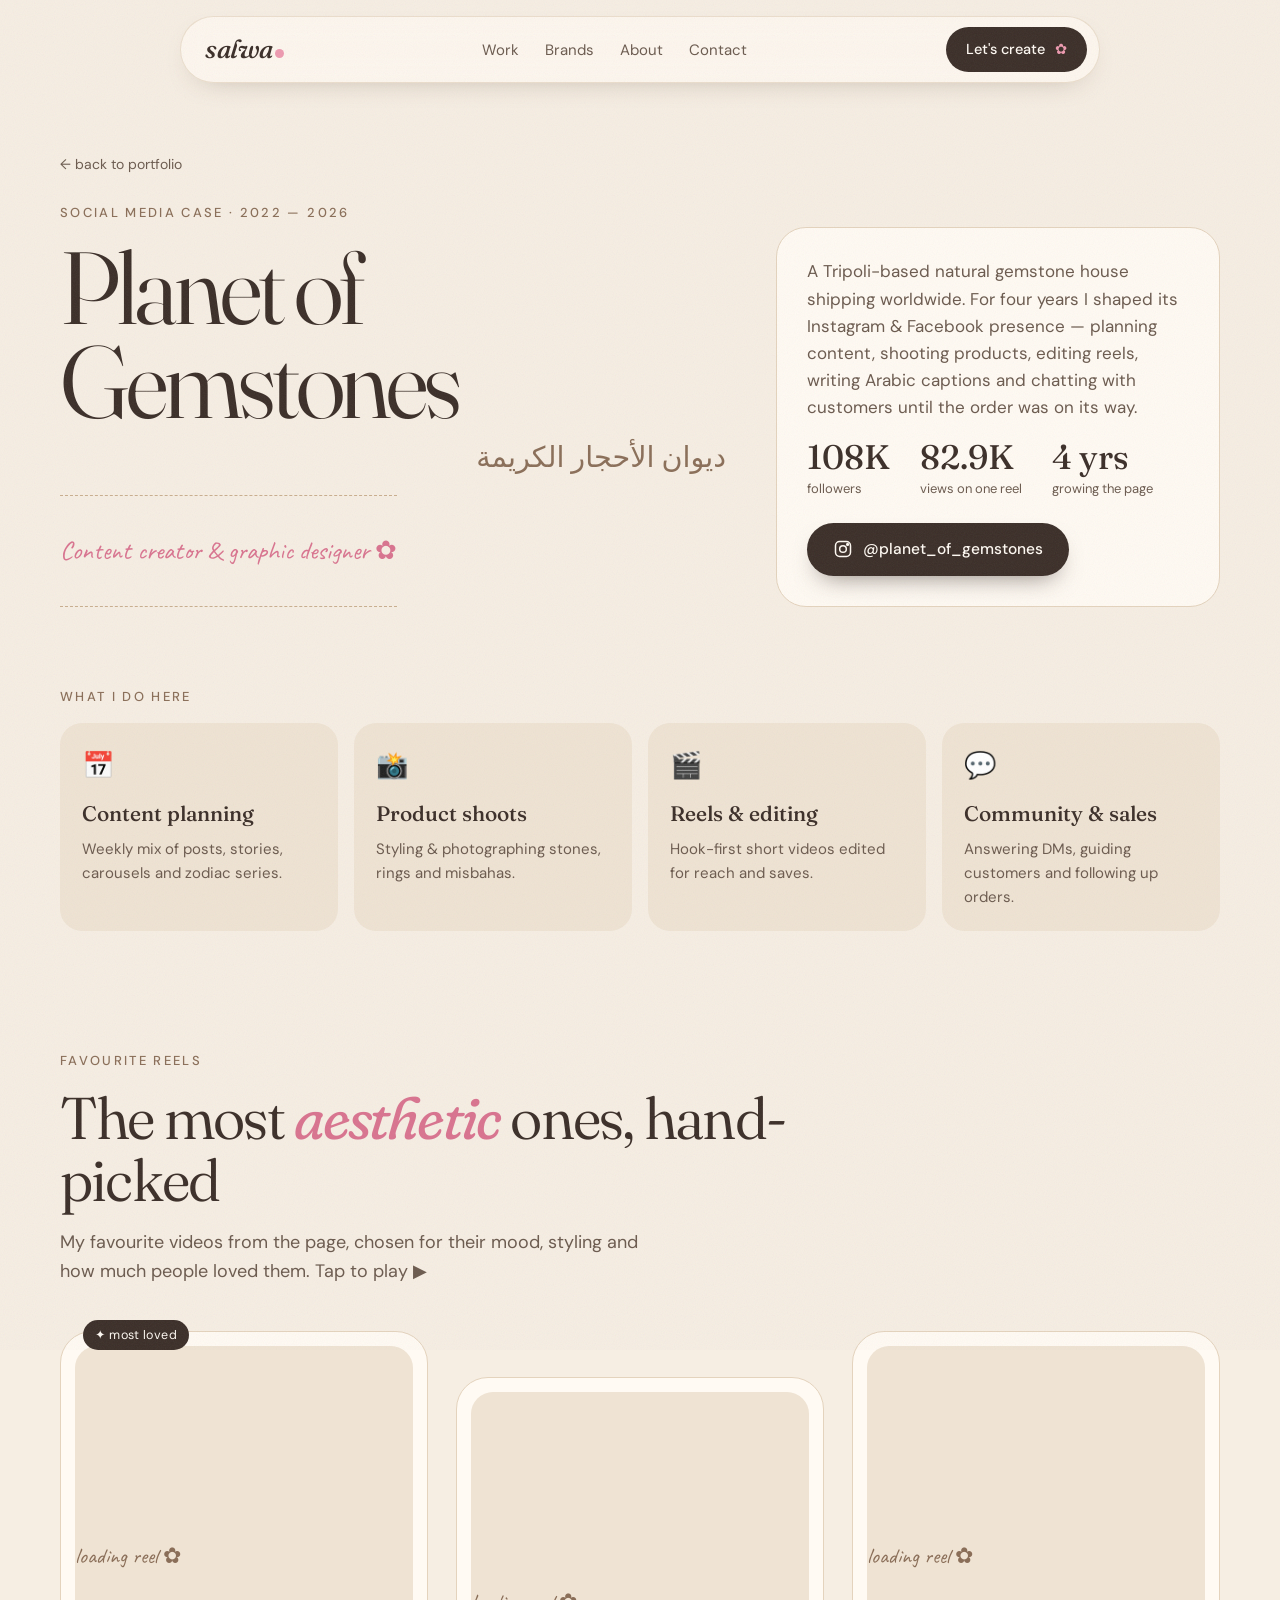
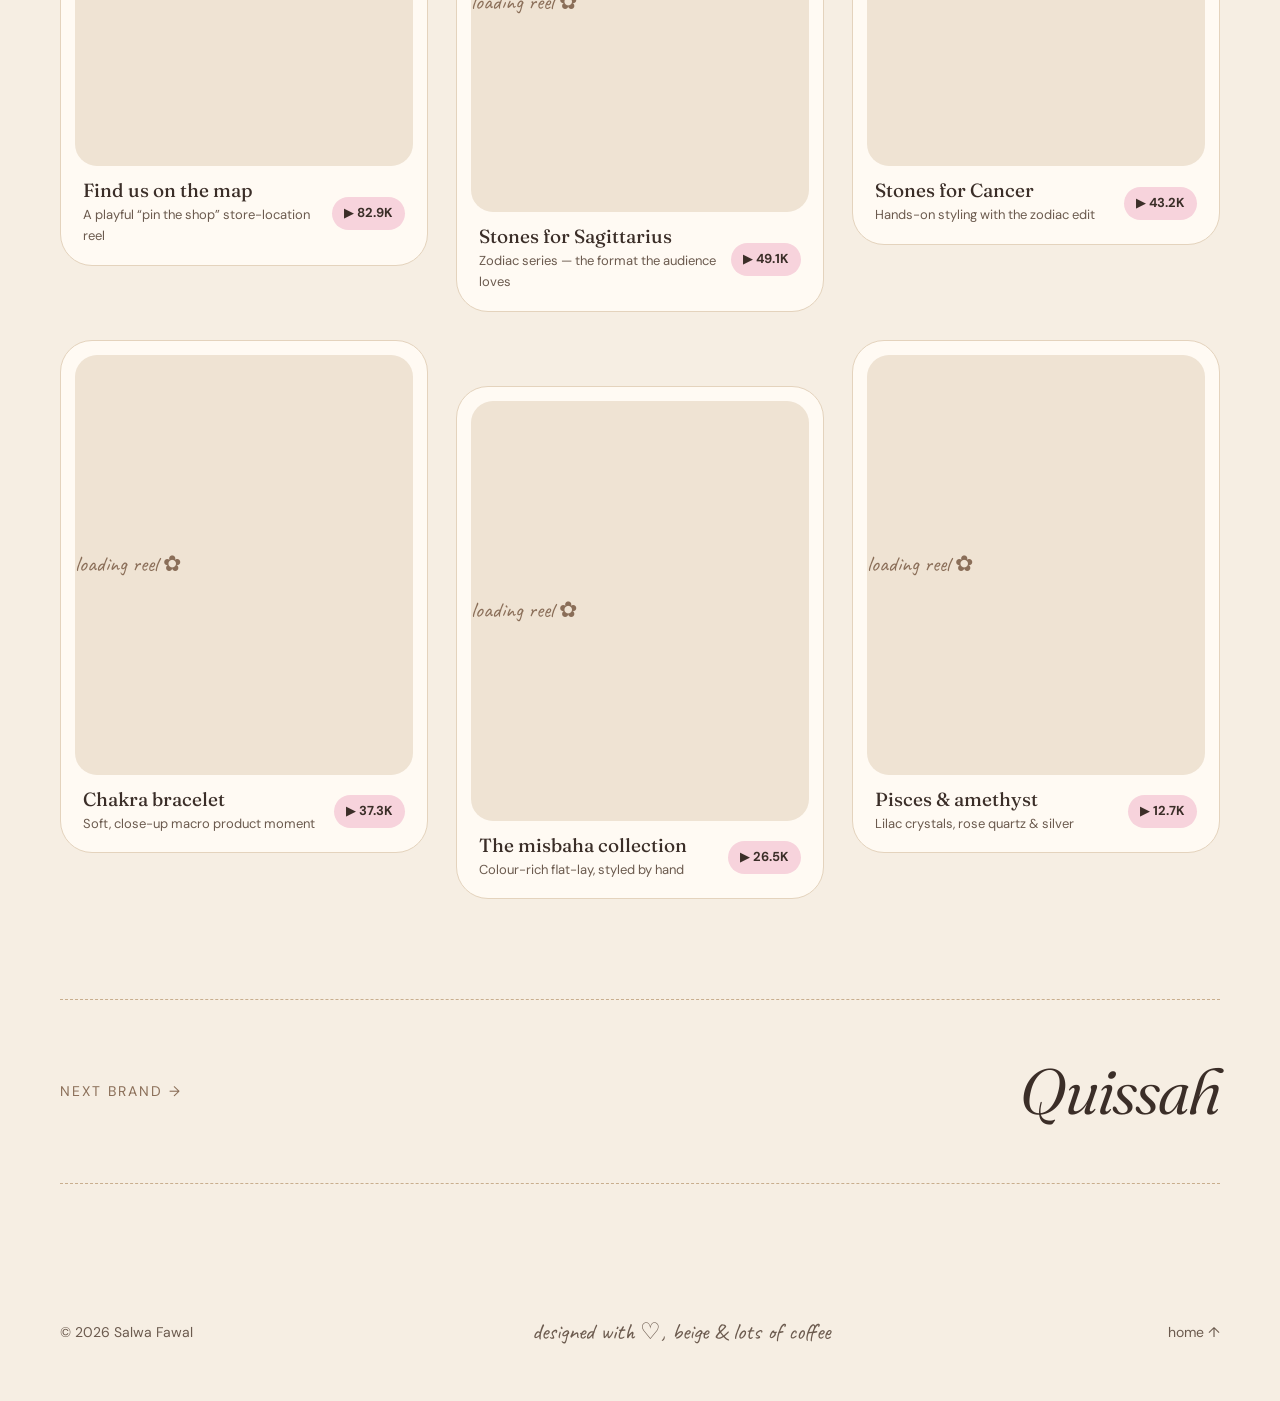
==== planet.html @ 86e808de "Add Planet of Gemstones & Quissah brand pages with favourite reels ✿ Co-Authored-By: Claude Opus 5.5" ====
<!DOCTYPE html>
<html lang="en">
<head>
  <meta charset="UTF-8" />
  <meta name="viewport" content="width=device-width, initial-scale=1" />
  <title>Planet of Gemstones — Salwa Fawal</title>
  <meta name="description" content="Planet of Gemstones: social media content, reels and product visuals by Salwa Fawal." />
  <meta property="og:image" content="/img/og.jpg" />
  <meta name="theme-color" content="#F6EEE3" />
  <link rel="icon" href="data:image/svg+xml,<svg xmlns='http://www.w3.org/2000/svg' viewBox='0 0 100 100'><circle cx='50' cy='50' r='46' fill='%23F6EEE3'/><text x='50' y='68' font-size='54' text-anchor='middle' font-family='Georgia' font-style='italic' fill='%233B2E28'>s</text><circle cx='72' cy='66' r='7' fill='%23EE9AB0'/></svg>" />
  <link rel="preconnect" href="https://fonts.googleapis.com" />
  <link rel="preconnect" href="https://fonts.gstatic.com" crossorigin />
  <link href="https://fonts.googleapis.com/css2?family=Fraunces:ital,opsz,wght,SOFT@0,9..144,300..800,100;1,9..144,300..800,100&family=DM+Sans:opsz,wght@9..40,400;9..40,500;9..40,700&family=Caveat:wght@500;700&display=swap" rel="stylesheet" />
  <link rel="stylesheet" href="/style.css" />
</head>
<body>
  <div class="grain" aria-hidden="true"></div>
  <div class="cursor" aria-hidden="true"></div>
  <header class="nav">
    <a href="/" class="logo">salwa<span class="dot"></span></a>
    <nav class="nav-links">
      <a href="/#work">Work</a>
      <a href="/#brands">Brands</a>
      <a href="/#about">About</a>
      <a href="/#contact">Contact</a>
    </nav>
    <a href="/#contact" class="btn btn-pill magnetic">Let's create <span class="flower">✿</span></a>
  </header>
  <main>
    <section class="case-hero">
      <div>
        <a class="back" href="/#brands">← back to portfolio</a>
        <p class="kicker reveal">Social media case · 2022 — 2026</p>
        <h1 class="reveal">Planet of Gemstones<span class="ar" dir="rtl">ديوان الأحجار الكريمة</span></h1>
        <span class="role reveal">Content creator & graphic designer ✿</span>
      </div>
      <aside class="case-side reveal">
        <p>A Tripoli-based natural gemstone house shipping worldwide. For four years I shaped its Instagram & Facebook presence — planning content, shooting products, editing reels, writing Arabic captions and chatting with customers until the order was on its way.</p>
        <div class="brand-stats"><div><strong>108K</strong><span>followers</span></div><div><strong>82.9K</strong><span>views on one reel</span></div><div><strong>4 yrs</strong><span>growing the page</span></div></div>
        <a class="btn btn-dark magnetic ig-link" href="https://www.instagram.com/planet_of_gemstones/" target="_blank" rel="noopener"><svg class="ig-ico" viewBox="0 0 24 24" fill="none" stroke="currentColor" stroke-width="1.8"><rect x="3" y="3" width="18" height="18" rx="5"/><circle cx="12" cy="12" r="4"/><circle cx="17.5" cy="6.5" r="1" fill="currentColor"/></svg> @planet_of_gemstones</a>
      </aside>
    </section>

    <section class="did">
      <p class="kicker reveal">What I do here</p>
      <ul><li class="reveal"><i>📅</i><b>Content planning</b>Weekly mix of posts, stories, carousels and zodiac series.</li><li class="reveal"><i>📸</i><b>Product shoots</b>Styling & photographing stones, rings and misbahas.</li><li class="reveal"><i>🎬</i><b>Reels & editing</b>Hook-first short videos edited for reach and saves.</li><li class="reveal"><i>💬</i><b>Community & sales</b>Answering DMs, guiding customers and following up orders.</li></ul>
    </section>

    <section class="reels" id="reels">
      <div class="section-head">
        <p class="kicker reveal">Favourite reels</p>
        <h2 class="reveal">The most <em>aesthetic</em> ones, hand-picked</h2>
        <p class="lede reveal">My favourite videos from the page, chosen for their mood, styling and how much people loved them. Tap to play ▶</p>
      </div>
      <div class="reel-grid">
        <article class="reel reveal star">
          <div class="frame"><blockquote class="instagram-media" data-instgrm-permalink="https://www.instagram.com/reel/DWbnJPgCHuL/" data-instgrm-version="14"><a href="https://www.instagram.com/reel/DWbnJPgCHuL/" target="_blank" rel="noopener" class="loading">loading reel ✿</a></blockquote></div>
          <div class="cap"><div><h4>Find us on the map</h4><small>A playful “pin the shop” store-location reel</small></div><span class="views">▶ 82.9K</span></div>
        </article>
        <article class="reel reveal">
          <div class="frame"><blockquote class="instagram-media" data-instgrm-permalink="https://www.instagram.com/reel/DcEU-v4k9PW/" data-instgrm-version="14"><a href="https://www.instagram.com/reel/DcEU-v4k9PW/" target="_blank" rel="noopener" class="loading">loading reel ✿</a></blockquote></div>
          <div class="cap"><div><h4>Stones for Sagittarius</h4><small>Zodiac series — the format the audience loves</small></div><span class="views">▶ 49.1K</span></div>
        </article>
        <article class="reel reveal">
          <div class="frame"><blockquote class="instagram-media" data-instgrm-permalink="https://www.instagram.com/reel/DclopUtkryN/" data-instgrm-version="14"><a href="https://www.instagram.com/reel/DclopUtkryN/" target="_blank" rel="noopener" class="loading">loading reel ✿</a></blockquote></div>
          <div class="cap"><div><h4>Stones for Cancer</h4><small>Hands-on styling with the zodiac edit</small></div><span class="views">▶ 43.2K</span></div>
        </article>
        <article class="reel reveal">
          <div class="frame"><blockquote class="instagram-media" data-instgrm-permalink="https://www.instagram.com/reel/Dd1bSNvAbyc/" data-instgrm-version="14"><a href="https://www.instagram.com/reel/Dd1bSNvAbyc/" target="_blank" rel="noopener" class="loading">loading reel ✿</a></blockquote></div>
          <div class="cap"><div><h4>Chakra bracelet</h4><small>Soft, close-up macro product moment</small></div><span class="views">▶ 37.3K</span></div>
        </article>
        <article class="reel reveal">
          <div class="frame"><blockquote class="instagram-media" data-instgrm-permalink="https://www.instagram.com/reel/DeKCfOPCePy/" data-instgrm-version="14"><a href="https://www.instagram.com/reel/DeKCfOPCePy/" target="_blank" rel="noopener" class="loading">loading reel ✿</a></blockquote></div>
          <div class="cap"><div><h4>The misbaha collection</h4><small>Colour-rich flat-lay, styled by hand</small></div><span class="views">▶ 26.5K</span></div>
        </article>
        <article class="reel reveal">
          <div class="frame"><blockquote class="instagram-media" data-instgrm-permalink="https://www.instagram.com/reel/DdJry-SAd91/" data-instgrm-version="14"><a href="https://www.instagram.com/reel/DdJry-SAd91/" target="_blank" rel="noopener" class="loading">loading reel ✿</a></blockquote></div>
          <div class="cap"><div><h4>Pisces & amethyst</h4><small>Lilac crystals, rose quartz & silver</small></div><span class="views">▶ 12.7K</span></div>
        </article>
      </div>
    </section>

    <section class="next-brand">
      <a href="/quissah"><span>next brand →</span><strong>Quissah</strong></a>
    </section>
  </main>
  <footer class="footer">
    <p>© 2026 Salwa Fawal</p>
    <p class="handwrite">designed with ♡, beige &amp; lots of coffee</p>
    <a href="/">home ↑</a>
  </footer>
  <script src="/brand.js"></script>
</body>
</html>
---- style.css ----
:root{
  --bg:#F6EEE3;
  --bg2:#EFE3D3;
  --sand:#E4D3BD;
  --latte:#C9AE8E;
  --mocha:#8A6E58;
  --ink:#3B2E28;
  --ink-soft:#6B5A4E;
  --pink:#EE9AB0;
  --pink-soft:#F7D3DC;
  --pink-deep:#D9738F;
  --cream:#FFFAF3;
  --serif:"Fraunces", Georgia, serif;
  --sans:"DM Sans", system-ui, sans-serif;
  --hand:"Caveat", cursive;
  --r:28px;
  --shadow:0 20px 50px -25px rgba(82,58,40,.35);
}
*{box-sizing:border-box;margin:0;padding:0}
html{scroll-behavior:smooth}
html,body{overflow-x:clip}
body{background:var(--bg);color:var(--ink);font-family:var(--sans);font-size:17px;line-height:1.6;overflow-x:hidden;-webkit-font-smoothing:antialiased}
img{display:block;max-width:100%}
a{color:inherit;text-decoration:none}
button{font:inherit;cursor:pointer;border:0;background:none;color:inherit}
em{font-family:var(--serif);font-style:italic;font-weight:400;font-variation-settings:"SOFT" 100}
::selection{background:var(--pink-soft);color:var(--ink)}

/* grain + cursor */
.grain{position:fixed;inset:-50%;z-index:100;pointer-events:none;opacity:.07;
  background-image:url("data:image/svg+xml,%3Csvg xmlns='http://www.w3.org/2000/svg' width='160' height='160'%3E%3Cfilter id='n'%3E%3CfeTurbulence type='fractalNoise' baseFrequency='.9' numOctaves='3' stitchTiles='stitch'/%3E%3C/filter%3E%3Crect width='100%25' height='100%25' filter='url(%23n)'/%3E%3C/svg%3E");}
.cursor{position:fixed;top:0;left:0;width:14px;height:14px;border-radius:50%;background:var(--pink);pointer-events:none;z-index:200;transform:translate(-50%,-50%);transition:width .25s,height .25s,background .25s,opacity .3s;mix-blend-mode:multiply;opacity:0}
.cursor.big{width:54px;height:54px;background:rgba(238,154,176,.45)}
@media (hover:none){.cursor{display:none}}

/* NAV */
.nav{position:fixed;top:16px;left:50%;transform:translateX(-50%);z-index:50;display:flex;align-items:center;gap:28px;padding:10px 12px 10px 24px;border-radius:999px;background:rgba(255,250,243,.72);backdrop-filter:blur(14px);-webkit-backdrop-filter:blur(14px);border:1px solid rgba(201,174,142,.35);box-shadow:0 10px 30px -18px rgba(82,58,40,.4);width:min(920px,calc(100% - 28px));justify-content:space-between}
.logo{font-family:var(--serif);font-style:italic;font-size:26px;font-weight:500;letter-spacing:-.5px;display:flex;align-items:baseline}
.logo .dot{width:9px;height:9px;border-radius:50%;background:var(--pink);display:inline-block;margin-left:2px}
.nav-links{display:flex;gap:26px;font-size:15px}
.nav-links a{position:relative;color:var(--ink-soft);transition:color .2s}
.nav-links a::after{content:"";position:absolute;left:0;bottom:-3px;height:2px;width:0;background:var(--pink);border-radius:2px;transition:width .3s}
.nav-links a:hover{color:var(--ink)}
.nav-links a:hover::after{width:100%}

/* buttons */
.btn{display:inline-flex;align-items:center;gap:10px;padding:14px 26px;border-radius:999px;font-weight:500;font-size:15.5px;transition:transform .25s cubic-bezier(.3,1.6,.5,1),background .25s,box-shadow .25s,color .25s;will-change:transform}
.btn-pill{background:var(--ink);color:var(--cream);padding:11px 20px;font-size:14.5px}
.btn-pill .flower{color:var(--pink);display:inline-block;transition:transform .6s}
.btn-pill:hover .flower{transform:rotate(180deg)}
.btn-dark{background:var(--ink);color:var(--cream);box-shadow:0 12px 24px -12px rgba(59,46,40,.6)}
.btn-dark:hover{background:var(--pink-deep)}
.btn-ghost{border:1.5px solid var(--ink);}
.btn-ghost:hover{background:var(--pink-soft);border-color:var(--pink-deep)}

/* HERO */
.hero{min-height:100vh;display:grid;grid-template-columns:1.1fr .9fr;align-items:center;gap:40px;padding:130px clamp(20px,5vw,80px) 60px;max-width:1360px;margin:0 auto;position:relative}
.eyebrow{display:inline-flex;align-items:center;gap:10px;font-size:14px;color:var(--ink-soft);background:var(--cream);border:1px solid var(--sand);padding:7px 14px;border-radius:999px;margin-bottom:26px}
.pulse{width:8px;height:8px;border-radius:50%;background:var(--pink);box-shadow:0 0 0 0 rgba(238,154,176,.7);animation:pulse 2s infinite}
@keyframes pulse{70%{box-shadow:0 0 0 10px rgba(238,154,176,0)}100%{box-shadow:0 0 0 0 rgba(238,154,176,0)}}
.hero-title{font-family:var(--serif);font-weight:350;font-size:clamp(46px,6.6vw,98px);line-height:.98;letter-spacing:-.035em;font-variation-settings:"SOFT" 50,"opsz" 144}
.hero-title .line{display:block}
.name{color:var(--ink);font-weight:500;position:relative}
.name::after{content:"";position:absolute;left:-2%;right:-2%;bottom:.08em;height:.28em;background:var(--pink-soft);z-index:-1;border-radius:6px;transform:skew(-8deg)}
.pink{color:var(--pink-deep)}
.wave{display:inline-block;font-size:.7em;margin-left:.15em;transform-origin:70% 70%;animation:wave 2.6s ease-in-out infinite}
@keyframes wave{0%,60%,100%{transform:rotate(0)}10%,30%{transform:rotate(14deg)}20%{transform:rotate(-8deg)}40%{transform:rotate(-4deg)}50%{transform:rotate(10deg)}}
.squiggle{position:relative;display:inline-block}
.squiggle svg{position:absolute;left:0;bottom:-.08em;width:100%;height:.22em;overflow:visible}
.squiggle path{fill:none;stroke:var(--pink);stroke-width:5;stroke-linecap:round;stroke-dasharray:260;stroke-dashoffset:260;animation:draw 1.4s 1s forwards ease-out}
@keyframes draw{to{stroke-dashoffset:0}}
.hero-sub{max-width:540px;margin:28px 0 34px;font-size:18.5px;color:var(--ink-soft)}
.hero-cta{display:flex;gap:14px;flex-wrap:wrap}
.hero-stats{list-style:none;display:flex;gap:36px;margin-top:48px;flex-wrap:wrap}
.hero-stats li{display:flex;flex-direction:column}
.hero-stats strong{font-family:var(--serif);font-size:40px;font-weight:450;line-height:1}
.hero-stats strong i{font-style:normal;color:var(--pink-deep);font-size:.7em}
.hero-stats span{font-size:13.5px;color:var(--ink-soft);margin-top:6px}

.hero-art{position:relative;height:620px}
.blob{position:absolute;inset:8% 4% 6% 8%;background:radial-gradient(circle at 30% 30%,var(--pink-soft),transparent 60%),linear-gradient(135deg,var(--sand),var(--bg2));border-radius:58% 42% 50% 50%/45% 55% 45% 55%;animation:morph 14s ease-in-out infinite}
@keyframes morph{50%{border-radius:40% 60% 38% 62%/58% 38% 62% 42%}}
.polaroid{position:absolute;background:var(--cream);padding:12px 12px 40px;border-radius:6px;box-shadow:var(--shadow);transition:transform .5s cubic-bezier(.3,1.4,.5,1)}
.polaroid img{border-radius:3px;width:100%;height:100%;object-fit:cover}
.polaroid span{position:absolute;bottom:8px;left:0;right:0;text-align:center;font-family:var(--hand);font-size:22px;color:var(--ink-soft)}
.p1{width:230px;height:320px;top:4%;left:6%;--rot:-8deg;transform:rotate(var(--rot))}
.p2{width:270px;height:220px;top:30%;right:0;--rot:6deg;transform:rotate(var(--rot))}
.p3{width:220px;height:250px;bottom:2%;left:22%;--rot:-3deg;transform:rotate(var(--rot))}
.polaroid:hover{z-index:5;transform:rotate(0) scale(1.06)!important}
.badge{position:absolute;top:0;right:8%;width:150px;height:150px}
.badge svg{width:100%;height:100%;animation:spin 18s linear infinite}
.badge text{font-family:var(--sans);font-size:14px;letter-spacing:1px;text-transform:uppercase;fill:var(--ink);font-weight:500}
.badge-heart{position:absolute;inset:0;display:grid;place-items:center;font-size:40px;color:var(--pink-deep)}
@keyframes spin{to{transform:rotate(360deg)}}
.sparkle{position:absolute;color:var(--pink);animation:twinkle 3s ease-in-out infinite;pointer-events:none}
.s1{top:48%;left:0;font-size:34px}
.s2{bottom:12%;right:6%;font-size:46px;animation-delay:.8s;color:var(--latte)}
.s3{top:10%;left:48%;font-size:22px;animation-delay:1.6s}
@keyframes twinkle{0%,100%{transform:scale(1) rotate(0);opacity:1}50%{transform:scale(.6) rotate(45deg);opacity:.5}}
.note{position:absolute;bottom:20%;right:2%;font-family:var(--hand);font-size:22px;background:var(--pink-soft);padding:6px 16px;border-radius:12px;transform:rotate(4deg);box-shadow:0 8px 20px -12px rgba(217,115,143,.6)}

/* MARQUEE */
.marquee{overflow:hidden;background:var(--ink);color:var(--cream);padding:22px 0;transform:rotate(-1.5deg);margin:40px -20px;box-shadow:0 20px 40px -30px rgba(0,0,0,.4)}
.marquee-track{display:flex;gap:34px;width:max-content;animation:marquee 32s linear infinite;align-items:center}
.marquee span{font-family:var(--serif);font-size:clamp(26px,3vw,40px);font-style:italic;font-weight:350;white-space:nowrap}
.marquee i{font-style:normal;color:var(--pink);font-size:26px}
@keyframes marquee{to{transform:translateX(-50%)}}

/* SECTIONS */
.section{max-width:1280px;margin:0 auto;padding:120px clamp(20px,5vw,60px)}
.section-head{max-width:760px;margin-bottom:46px}
.kicker{font-size:13px;letter-spacing:.18em;text-transform:uppercase;color:var(--mocha);margin-bottom:16px;font-weight:500}
h2{font-family:var(--serif);font-weight:350;font-size:clamp(36px,4.6vw,64px);line-height:1.04;letter-spacing:-.03em}
h2 em{color:var(--pink-deep)}
.lede{color:var(--ink-soft);margin-top:18px;font-size:18px;max-width:600px}

/* filters */
.filters{display:flex;gap:10px;flex-wrap:wrap;margin-bottom:38px}
.chip{padding:10px 20px;border-radius:999px;background:var(--cream);border:1.5px solid var(--sand);font-size:14.5px;transition:all .25s}
.chip:hover{border-color:var(--pink);transform:translateY(-2px)}
.chip.active{background:var(--ink);color:var(--cream);border-color:var(--ink)}

/* grid */
.grid{display:grid;grid-template-columns:repeat(12,1fr);gap:26px}
.card{grid-column:span 4;background:var(--cream);border-radius:var(--r);overflow:hidden;cursor:pointer;position:relative;box-shadow:0 1px 0 rgba(201,174,142,.4);transition:transform .5s cubic-bezier(.3,1.3,.5,1),box-shadow .4s,opacity .4s;transform-style:preserve-3d}
.card.wide{grid-column:span 8}
.card.hidden{display:none}
.card:hover{box-shadow:var(--shadow)}
.card .thumb{aspect-ratio:4/3.4;overflow:hidden;position:relative;background:var(--bg2)}
.card.wide .thumb{aspect-ratio:16/8.9}
.card .thumb img{width:100%;height:100%;object-fit:cover;transition:transform 1s cubic-bezier(.2,.8,.2,1)}
.card:hover .thumb img{transform:scale(1.06)}
.card .view{position:absolute;top:16px;right:16px;background:var(--pink);color:var(--ink);font-size:13px;font-weight:700;padding:8px 14px;border-radius:999px;transform:translateY(-8px) scale(.8);opacity:0;transition:all .35s cubic-bezier(.3,1.6,.5,1)}
.card:hover .view{opacity:1;transform:none}
.card .meta{padding:20px 24px 24px;display:flex;justify-content:space-between;align-items:flex-end;gap:12px}
.card h3{font-family:var(--serif);font-weight:450;font-size:25px;letter-spacing:-.02em;line-height:1.1}
.card p{font-size:14px;color:var(--ink-soft);margin-top:4px}
.card .arrow{width:42px;height:42px;flex:none;border-radius:50%;border:1.5px solid var(--sand);display:grid;place-items:center;transition:all .3s}
.card:hover .arrow{background:var(--ink);color:var(--cream);border-color:var(--ink);transform:rotate(-45deg)}
.card .yr{position:absolute;top:16px;left:16px;font-family:var(--hand);font-size:20px;background:rgba(255,250,243,.9);padding:2px 12px;border-radius:10px}

/* ABOUT */
.about-card{display:grid;grid-template-columns:.8fr 1.2fr;gap:60px;align-items:center;background:var(--cream);border-radius:40px;padding:clamp(28px,5vw,64px);border:1px solid var(--sand)}
.about-photo{position:relative;aspect-ratio:4/5;background:linear-gradient(160deg,var(--pink-soft),var(--sand) 70%);border-radius:24px;display:grid;place-items:center;transform:rotate(-2.5deg);box-shadow:var(--shadow)}
.monogram{font-family:var(--serif);font-size:clamp(90px,11vw,160px);font-weight:300;display:flex;align-items:center;gap:6px;color:var(--ink);font-style:italic;letter-spacing:-.05em}
.monogram .amp{color:var(--pink-deep);font-size:.55em}
.tape{position:absolute;top:-14px;left:50%;width:120px;height:34px;transform:translateX(-50%) rotate(-4deg);background:rgba(238,154,176,.55);border-radius:3px}
.handwrite{font-family:var(--hand);font-size:23px;color:var(--ink-soft)}
.about-photo .handwrite{position:absolute;bottom:18px;left:0;right:0;text-align:center}
.about-text h2{font-size:clamp(30px,3.4vw,46px);margin-bottom:22px}
.about-text p{color:var(--ink-soft);margin-bottom:14px}
.about-text strong{color:var(--ink)}
.love{display:flex;flex-wrap:wrap;gap:8px;align-items:center;margin:24px 0}
.love-title{font-family:var(--hand);font-size:22px;color:var(--pink-deep);margin-right:6px}
.tag{font-size:13.5px;padding:7px 14px;border-radius:999px;background:var(--bg2);transition:transform .3s cubic-bezier(.3,1.8,.5,1)}
.tag.pinkish{background:var(--pink-soft)}
.tag:hover{transform:rotate(-4deg) scale(1.08)}
.lang{display:grid;gap:10px;max-width:420px}
.lang>div{display:grid;grid-template-columns:80px 1fr 90px;align-items:center;gap:14px;font-size:14px}
.lang small{color:var(--ink-soft)}
.bar{height:8px;background:var(--bg2);border-radius:99px;overflow:hidden}
.bar i{display:block;height:100%;width:0;background:linear-gradient(90deg,var(--latte),var(--pink));border-radius:99px;transition:width 1.6s cubic-bezier(.2,.8,.2,1)}
.in .bar i{width:var(--w)}

.process{margin-top:100px}
.steps{list-style:none;display:grid;grid-template-columns:repeat(5,1fr);gap:18px}
.step{background:var(--bg2);border-radius:24px;padding:26px 22px 30px;position:relative;transition:transform .4s cubic-bezier(.3,1.5,.5,1),background .3s}
.step:hover{transform:translateY(-10px) rotate(-1.5deg);background:var(--pink-soft)}
.step .num{font-family:var(--serif);font-style:italic;font-size:44px;color:var(--latte);line-height:1}
.step:hover .num{color:var(--pink-deep)}
.step h3{font-family:var(--serif);font-weight:500;font-size:24px;margin:18px 0 8px}
.step p{font-size:14.5px;color:var(--ink-soft)}

/* JOURNEY */
.timeline{position:relative;display:grid;gap:18px}
.role{display:grid;grid-template-columns:200px 1fr;gap:36px;padding:34px 0;border-top:1.5px dashed var(--latte);transition:padding .3s}
.role:last-child{border-bottom:1.5px dashed var(--latte)}
.when{font-family:var(--hand);font-size:28px;color:var(--pink-deep);line-height:1.2}
.what h3{font-family:var(--serif);font-weight:450;font-size:clamp(22px,2.2vw,30px);letter-spacing:-.02em;line-height:1.15}
.what .at{display:block;font-family:var(--sans);font-size:15px;color:var(--mocha);margin-top:6px;letter-spacing:0}
.what p{color:var(--ink-soft);margin:12px 0 16px;max-width:720px}
.mini{display:flex;flex-wrap:wrap;gap:8px}
.mini span{font-size:12.5px;padding:5px 12px;border-radius:999px;border:1px solid var(--latte);color:var(--ink-soft)}
.role:hover .mini span{border-color:var(--pink);background:rgba(247,211,220,.4)}

.toolkit{display:grid;grid-template-columns:1fr 1.4fr;gap:26px;margin-top:80px}
.tools,.skills{background:var(--cream);border:1px solid var(--sand);border-radius:32px;padding:36px}
.tool-row{display:flex;flex-wrap:wrap;gap:14px}
.tool{width:76px;height:76px;border-radius:20px;display:grid;place-items:center;font-weight:700;font-size:24px;transition:transform .45s cubic-bezier(.3,1.8,.5,1);box-shadow:0 10px 20px -14px rgba(0,0,0,.5)}
.tool:hover{transform:translateY(-8px) rotate(-8deg) scale(1.08)}
.tool.ps{background:#001E36;color:#31A8FF}
.tool.ai{background:#330000;color:#FF9A00}
.tool.pr{background:#00005B;color:#9999FF}
.tool.ae{background:#00005B;color:#D291FF}
.tool.cc{background:var(--ink);color:var(--cream)}
.tool.ai2{background:var(--pink);color:var(--ink);font-size:18px}
.skill-cloud{display:flex;flex-wrap:wrap;gap:10px}
.skill-cloud span{padding:10px 18px;border-radius:999px;background:var(--bg2);font-size:14.5px;transition:all .3s}
.skill-cloud span.hl{background:var(--pink-soft)}
.skill-cloud span:hover{background:var(--ink);color:var(--cream);transform:scale(1.05)}

/* CONTACT */
.contact-card{position:relative;text-align:center;background:radial-gradient(circle at 20% 0%,rgba(247,211,220,.8),transparent 45%),radial-gradient(circle at 100% 100%,rgba(228,211,189,.9),transparent 50%),var(--cream);border-radius:48px;padding:clamp(50px,8vw,110px) clamp(22px,5vw,60px);border:1px solid var(--sand);overflow:hidden}
.contact-card h2{font-size:clamp(40px,6vw,86px);max-width:900px;margin:0 auto}
.contact-card .lede{margin:22px auto 0}
.mail{display:inline-block;margin:40px 0 30px;font-family:var(--serif);font-style:italic;font-size:clamp(24px,3.6vw,48px);border-bottom:3px solid var(--pink);padding-bottom:4px;transition:color .3s}
.mail:hover{color:var(--pink-deep)}
.contact-row{display:flex;gap:12px;justify-content:center;flex-wrap:wrap}
.where{margin-top:30px;color:var(--ink-soft);font-size:15px}
.c1{top:12%;left:9%;font-size:50px}
.c2{bottom:14%;right:10%;font-size:60px;color:var(--latte);animation-delay:1s}

.footer{max-width:1280px;margin:0 auto;padding:30px clamp(20px,5vw,60px) 50px;display:flex;justify-content:space-between;align-items:center;font-size:14px;color:var(--ink-soft);flex-wrap:wrap;gap:12px}
.footer a:hover{color:var(--pink-deep)}

/* LIGHTBOX */
.lightbox{position:fixed;inset:0;z-index:150;background:rgba(59,46,40,.55);backdrop-filter:blur(10px);-webkit-backdrop-filter:blur(10px);opacity:0;pointer-events:none;transition:opacity .35s;overflow-y:auto;padding:4vh 16px}
.lightbox.open{opacity:1;pointer-events:auto}
.lb-inner{max-width:1100px;margin:0 auto;background:var(--bg);border-radius:36px;padding:clamp(24px,4vw,52px);position:relative;transform:translateY(30px) scale(.97);transition:transform .5s cubic-bezier(.3,1.3,.5,1)}
.lightbox.open .lb-inner{transform:none}
.lb-close{position:sticky;top:0;float:right;width:48px;height:48px;border-radius:50%;background:var(--ink);color:var(--cream);font-size:28px;line-height:1;z-index:3;transition:transform .3s,background .3s}
.lb-close:hover{transform:rotate(90deg);background:var(--pink-deep)}
.lb-head{max-width:720px;margin-bottom:34px}
.lb-head h3{font-family:var(--serif);font-weight:400;font-size:clamp(32px,4vw,52px);letter-spacing:-.03em;line-height:1.05;margin-bottom:14px}
.lb-head p:not(.kicker){color:var(--ink-soft);margin-bottom:16px}
.lb-gallery{display:grid;grid-template-columns:repeat(2,1fr);gap:16px;align-items:center}
.lb-gallery img{width:100%;border-radius:18px;background:var(--bg2)}
.lb-gallery img.full{grid-column:1/-1}
.lb-gallery.three{grid-template-columns:repeat(3,1fr)}

.toast{position:fixed;bottom:30px;left:50%;transform:translate(-50%,100px);opacity:0;background:var(--ink);color:var(--cream);padding:12px 22px;border-radius:999px;z-index:300;transition:transform .45s cubic-bezier(.3,1.6,.5,1);font-size:15px}
.toast.show{transform:translate(-50%,0);opacity:1}

/* hearts on click */
.pop{position:fixed;pointer-events:none;z-index:250;font-size:18px;animation:pop 1s ease-out forwards}
@keyframes pop{0%{opacity:1;transform:translate(-50%,-50%) scale(.4)}100%{opacity:0;transform:translate(calc(-50% + var(--dx)),calc(-50% + var(--dy))) scale(1.2) rotate(var(--r))}}

/* reveal */
.reveal{opacity:0;transform:translateY(34px);transition:opacity .9s cubic-bezier(.2,.8,.2,1),transform .9s cubic-bezier(.2,.8,.2,1)}
.reveal.in{opacity:1;transform:none}

/* RESPONSIVE */
@media (max-width:1000px){
  .hero{grid-template-columns:1fr;padding-top:120px}
  .hero-art{height:520px;max-width:560px;margin:0 auto;width:100%}
  .card,.card.wide{grid-column:span 6}
  .steps{grid-template-columns:repeat(2,1fr)}
  .about-card{grid-template-columns:1fr}
  .about-photo{max-width:360px;margin:0 auto;width:100%}
  .toolkit{grid-template-columns:1fr}
}
@media (max-width:720px){
  body{font-size:16px}
  .nav-links{display:none}
  .nav{padding-left:20px}
  .hero-art{height:430px}
  .p1{width:170px;height:240px}
  .p2{width:200px;height:165px}
  .p3{width:165px;height:190px;left:12%}
  .badge{width:110px;height:110px}
  .note{display:none}
  .card,.card.wide{grid-column:1/-1}
  .card.wide .thumb{aspect-ratio:4/3.4}
  .steps{grid-template-columns:1fr}
  .role{grid-template-columns:1fr;gap:8px}
  .lb-gallery,.lb-gallery.three{grid-template-columns:1fr}
  .hero-stats{gap:24px}
  .lang>div{grid-template-columns:70px 1fr 80px}
}
@media (prefers-reduced-motion:reduce){
  *,*::before,*::after{animation-duration:.01ms!important;animation-iteration-count:1!important;transition-duration:.01ms!important}
  .reveal{opacity:1;transform:none}
}

/* ============ BRAND CASE PAGES ============ */
.brands{padding-top:40px}
.brand-grid{display:grid;grid-template-columns:1fr 1fr;gap:26px}
.brand-card{position:relative;border-radius:36px;padding:38px;min-height:340px;display:flex;flex-direction:column;justify-content:space-between;overflow:hidden;transition:transform .5s cubic-bezier(.3,1.3,.5,1),box-shadow .4s;border:1px solid var(--sand)}
.brand-card:hover{transform:translateY(-8px) rotate(-.6deg);box-shadow:var(--shadow)}
.brand-card.planet{background:radial-gradient(circle at 85% 15%,rgba(238,154,176,.35),transparent 45%),linear-gradient(150deg,#EFE3D3,#E4D3BD)}
.brand-card.quissah{background:radial-gradient(circle at 15% 85%,rgba(201,174,142,.5),transparent 50%),linear-gradient(150deg,#FBEFF1,#F7D3DC)}
.brand-card .gem{position:absolute;right:28px;top:22px;font-size:64px;opacity:.9;animation:bob 4s ease-in-out infinite}
@keyframes bob{50%{transform:translateY(-10px) rotate(8deg)}}
.brand-card .handle{font-size:14px;color:var(--mocha);letter-spacing:.04em}
.brand-card h3{font-family:var(--serif);font-weight:400;font-size:clamp(34px,3.6vw,52px);letter-spacing:-.03em;line-height:1;margin:10px 0 8px}
.brand-card h3 small{display:block;font-family:var(--sans);font-size:15px;letter-spacing:0;color:var(--ink-soft);margin-top:10px;font-weight:400}
.brand-stats{display:flex;gap:30px;margin-top:22px;flex-wrap:wrap}
.brand-stats strong{display:block;font-family:var(--serif);font-size:34px;font-weight:450;line-height:1}
.brand-stats span{font-size:13px;color:var(--ink-soft)}
.brand-card .go{align-self:flex-start;margin-top:26px}

.case-hero{max-width:1280px;margin:0 auto;padding:150px clamp(20px,5vw,60px) 40px;display:grid;grid-template-columns:1.2fr .8fr;gap:50px;align-items:end}
.back{display:inline-flex;gap:8px;font-size:14px;color:var(--ink-soft);margin-bottom:28px;transition:gap .3s,color .3s}
.back:hover{gap:14px;color:var(--pink-deep)}
.case-hero h1{font-family:var(--serif);font-weight:350;font-size:clamp(52px,8vw,120px);line-height:.92;letter-spacing:-.04em}
.case-hero h1 .ar{display:block;font-family:var(--sans);font-size:.28em;letter-spacing:0;color:var(--mocha);margin-top:16px;font-weight:500}
.case-hero .role{display:inline-block;margin-top:24px;font-family:var(--hand);font-size:26px;color:var(--pink-deep)}
.case-side{background:var(--cream);border:1px solid var(--sand);border-radius:30px;padding:30px}
.case-side p{color:var(--ink-soft);margin-bottom:18px}
.case-side .brand-stats{margin-top:0}
.ig-link{display:inline-flex;align-items:center;gap:10px;margin-top:22px}
.ig-ico{width:20px;height:20px}

.did{max-width:1280px;margin:0 auto;padding:40px clamp(20px,5vw,60px)}
.did ul{list-style:none;display:grid;grid-template-columns:repeat(4,1fr);gap:16px}
.did li{background:var(--bg2);border-radius:22px;padding:22px;font-size:15px;color:var(--ink-soft);transition:transform .4s cubic-bezier(.3,1.5,.5,1),background .3s}
.did li:hover{transform:translateY(-6px) rotate(-1deg);background:var(--pink-soft)}
.did li b{display:block;font-family:var(--serif);font-weight:500;font-size:21px;color:var(--ink);margin-bottom:6px}
.did li i{font-style:normal;font-size:26px;display:block;margin-bottom:10px}

.reels{max-width:1280px;margin:0 auto;padding:80px clamp(20px,5vw,60px) 40px}
.reel-grid{display:grid;grid-template-columns:repeat(3,1fr);gap:28px;align-items:start}
.reel{position:relative;background:var(--cream);border:1px solid var(--sand);border-radius:32px;padding:14px 14px 18px;transition:transform .5s cubic-bezier(.3,1.3,.5,1),box-shadow .4s}
.reel:nth-child(3n+2){margin-top:46px}
.reel:hover{transform:translateY(-6px);box-shadow:var(--shadow)}
.reel .frame{border-radius:22px;overflow:hidden;background:var(--bg2);min-height:420px;display:grid;place-items:center}
.reel .frame .loading{font-family:var(--hand);font-size:22px;color:var(--mocha);animation:twinkle 2s infinite}
.reel .instagram-media{margin:0!important;min-width:0!important;width:100%!important;max-width:100%!important;border:0!important;border-radius:22px!important;box-shadow:none!important}
.reel iframe{border-radius:22px!important}
.reel .cap{display:flex;justify-content:space-between;align-items:center;gap:10px;padding:14px 8px 0}
.reel .cap h4{font-family:var(--serif);font-weight:450;font-size:19px;line-height:1.15}
.reel .cap small{display:block;font-size:13px;color:var(--ink-soft);margin-top:3px}
.views{flex:none;background:var(--pink-soft);border-radius:999px;padding:6px 12px;font-size:13px;font-weight:700;white-space:nowrap}
.reel.star::before{content:"✦ most loved";position:absolute;top:-12px;left:22px;z-index:3;background:var(--ink);color:var(--cream);font-size:12.5px;padding:5px 12px;border-radius:999px;letter-spacing:.03em}

.next-brand{max-width:1280px;margin:0 auto;padding:60px clamp(20px,5vw,60px) 100px}
.next-brand a{display:flex;justify-content:space-between;align-items:center;gap:20px;border-top:1.5px dashed var(--latte);border-bottom:1.5px dashed var(--latte);padding:40px 0;transition:padding .4s}
.next-brand a:hover{padding-left:20px;padding-right:20px}
.next-brand span{font-size:14px;color:var(--mocha);letter-spacing:.14em;text-transform:uppercase}
.next-brand strong{font-family:var(--serif);font-style:italic;font-weight:350;font-size:clamp(36px,5vw,72px);letter-spacing:-.03em}
.next-brand a:hover strong{color:var(--pink-deep)}

@media (max-width:1000px){
  .brand-grid,.case-hero{grid-template-columns:1fr}
  .did ul{grid-template-columns:repeat(2,1fr)}
  .reel-grid{grid-template-columns:repeat(2,1fr)}
  .reel:nth-child(3n+2){margin-top:0}
  .reel:nth-child(2n){margin-top:46px}
}
@media (max-width:640px){
  .did ul,.reel-grid{grid-template-columns:1fr}
  .reel:nth-child(2n){margin-top:0}
  .next-brand a{flex-direction:column;align-items:flex-start}
}

.what .at a{border-bottom:1.5px solid var(--pink)}
.what .at a:hover{color:var(--pink-deep)}
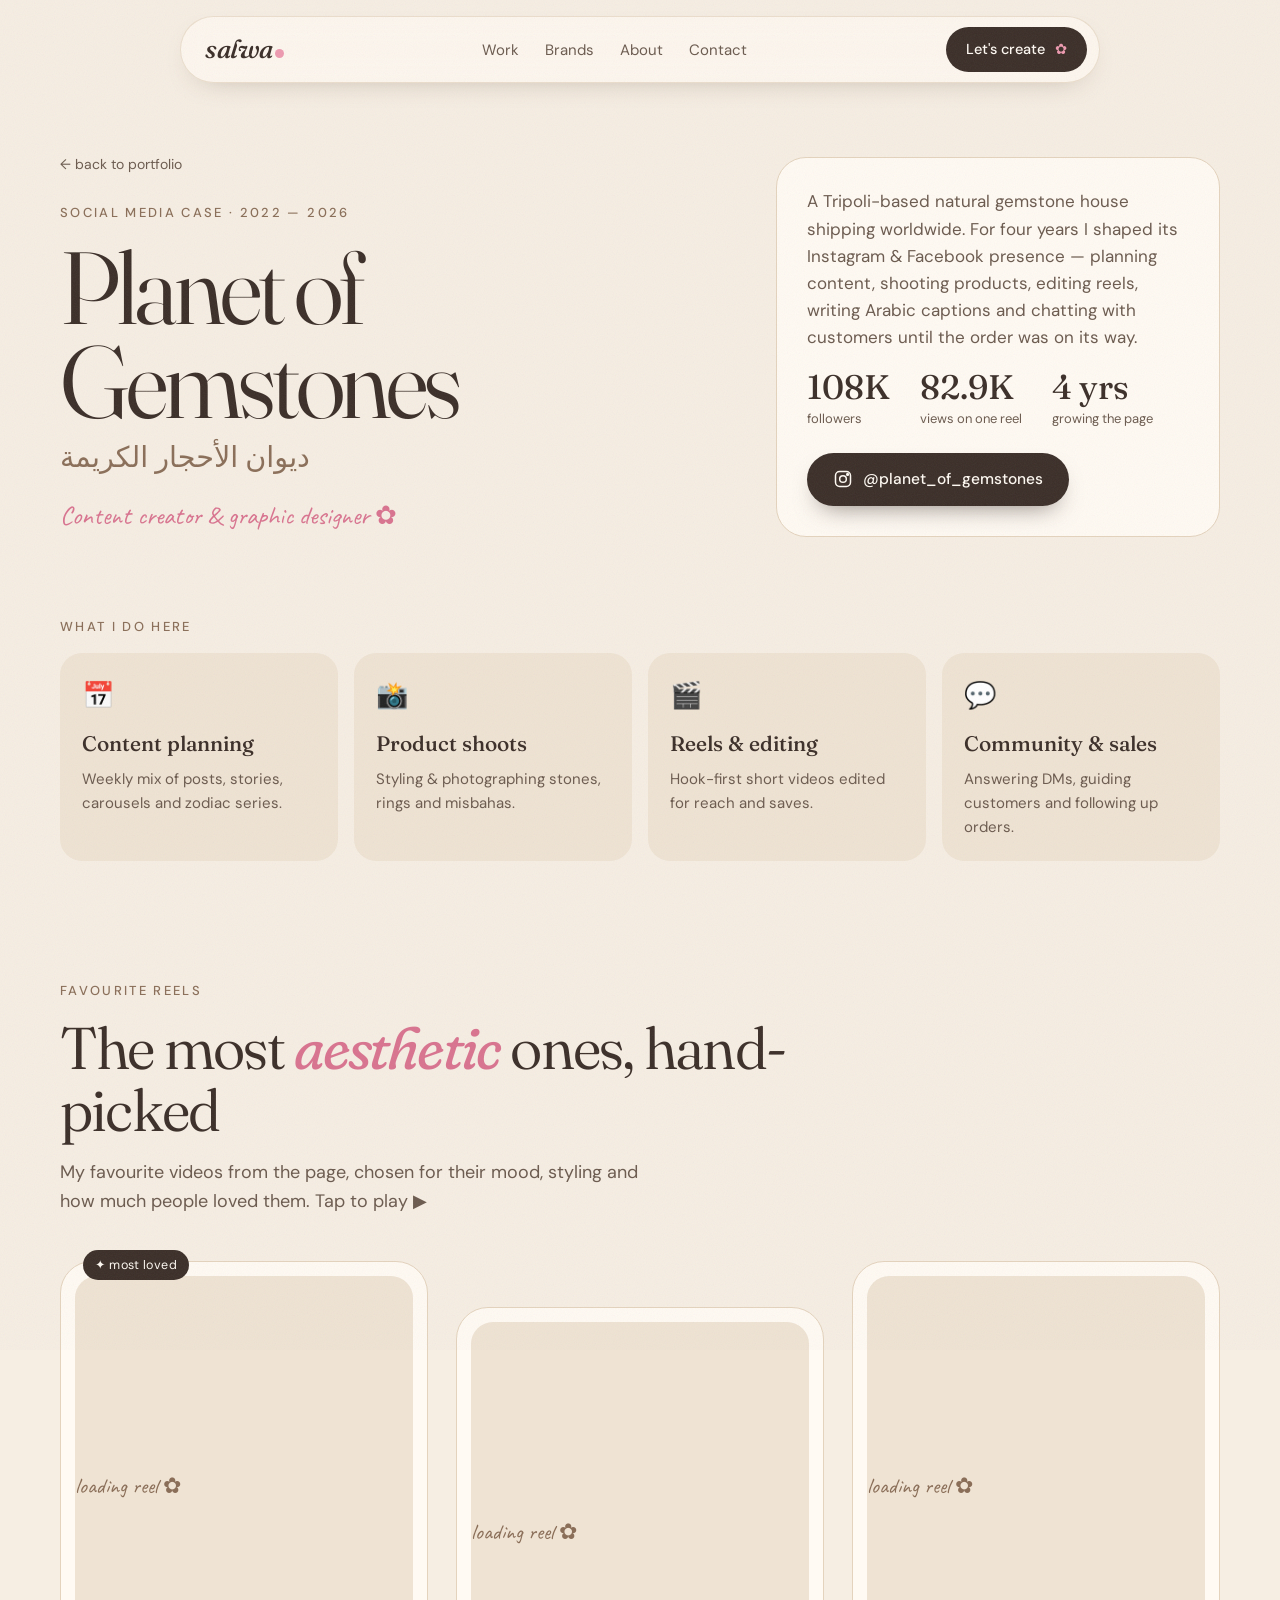
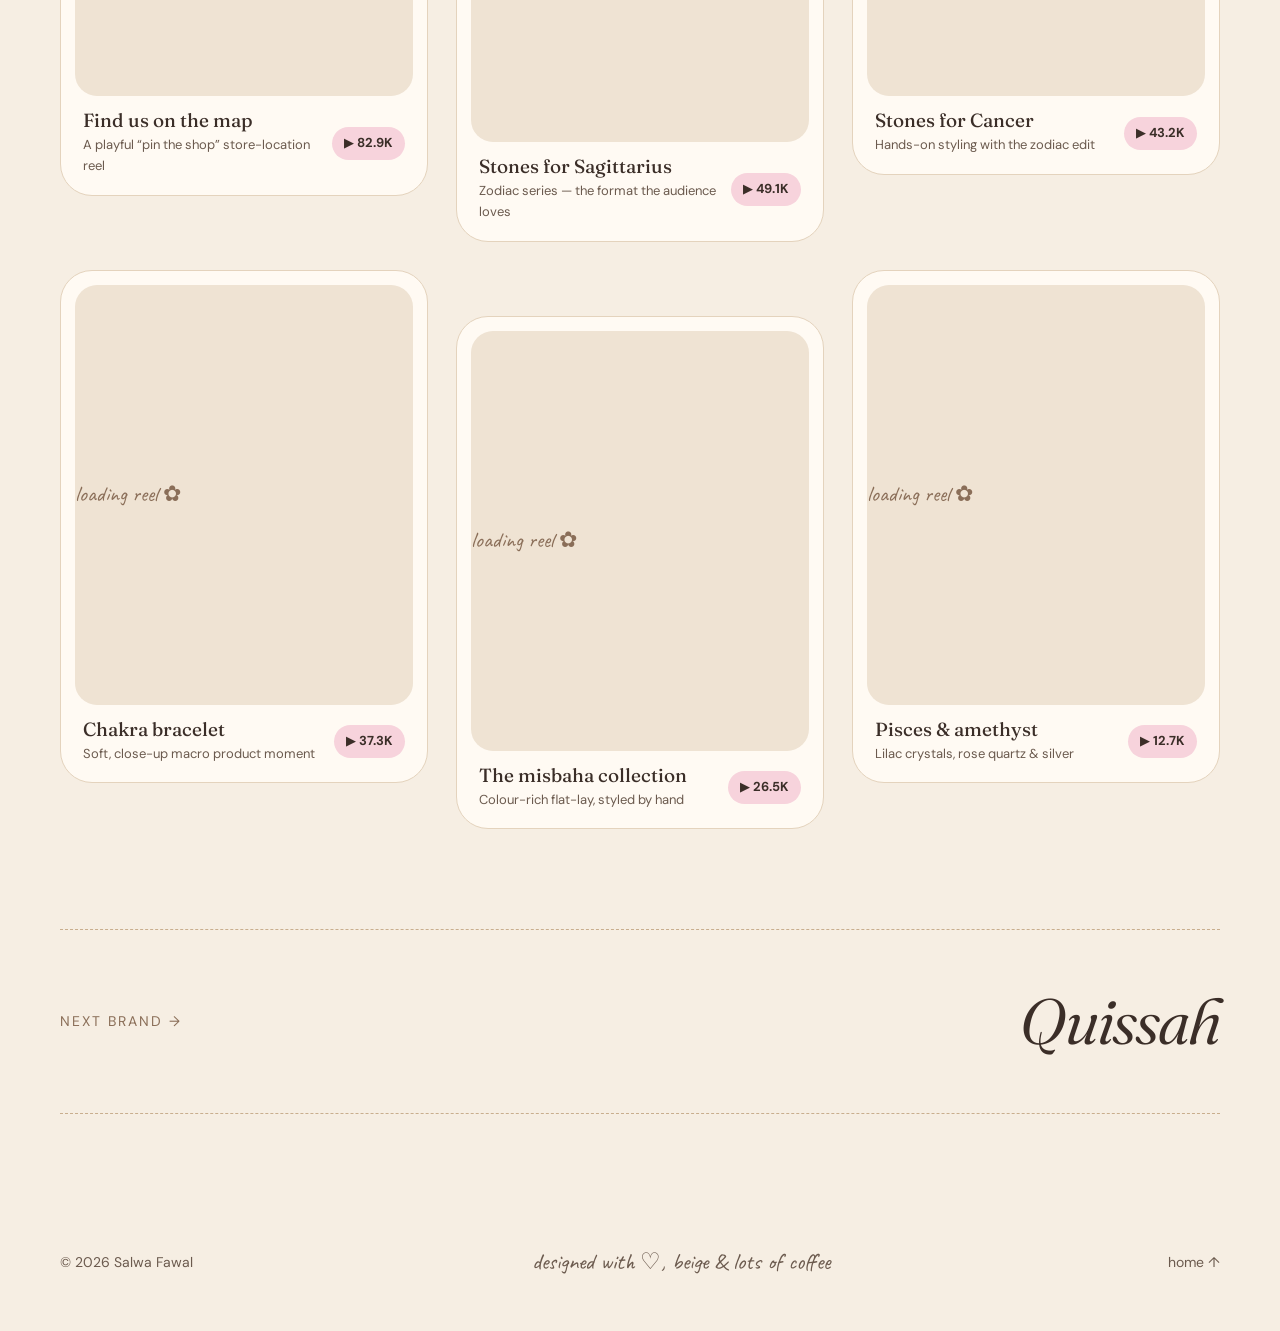
==== commit 4a6a44de: "Fix brand page heading layout Co-Authored-By: Claude Opus 5.5 <noreply@anthropic.com> Claude-Session" ====
--- a/planet.html
+++ b/planet.html
@@ -31,8 +31,8 @@
       <div>
         <a class="back" href="/#brands">← back to portfolio</a>
         <p class="kicker reveal">Social media case · 2022 — 2026</p>
-        <h1 class="reveal">Planet of Gemstones<span class="ar" dir="rtl">ديوان الأحجار الكريمة</span></h1>
-        <span class="role reveal">Content creator & graphic designer ✿</span>
+        <h1 class="reveal">Planet of Gemstones<span class="ar"><span dir="rtl">ديوان الأحجار الكريمة</span></span></h1>
+        <span class="case-role reveal">Content creator & graphic designer ✿</span>
       </div>
       <aside class="case-side reveal">
         <p>A Tripoli-based natural gemstone house shipping worldwide. For four years I shaped its Instagram & Facebook presence — planning content, shooting products, editing reels, writing Arabic captions and chatting with customers until the order was on its way.</p>
--- a/style.css
+++ b/style.css
@@ -294,7 +294,7 @@
 .back:hover{gap:14px;color:var(--pink-deep)}
 .case-hero h1{font-family:var(--serif);font-weight:350;font-size:clamp(52px,8vw,120px);line-height:.92;letter-spacing:-.04em}
 .case-hero h1 .ar{display:block;font-family:var(--sans);font-size:.28em;letter-spacing:0;color:var(--mocha);margin-top:16px;font-weight:500}
-.case-hero .role{display:inline-block;margin-top:24px;font-family:var(--hand);font-size:26px;color:var(--pink-deep)}
+.case-hero .case-role{display:inline-block;margin-top:24px;font-family:var(--hand);font-size:26px;color:var(--pink-deep)}
 .case-side{background:var(--cream);border:1px solid var(--sand);border-radius:30px;padding:30px}
 .case-side p{color:var(--ink-soft);margin-bottom:18px}
 .case-side .brand-stats{margin-top:0}
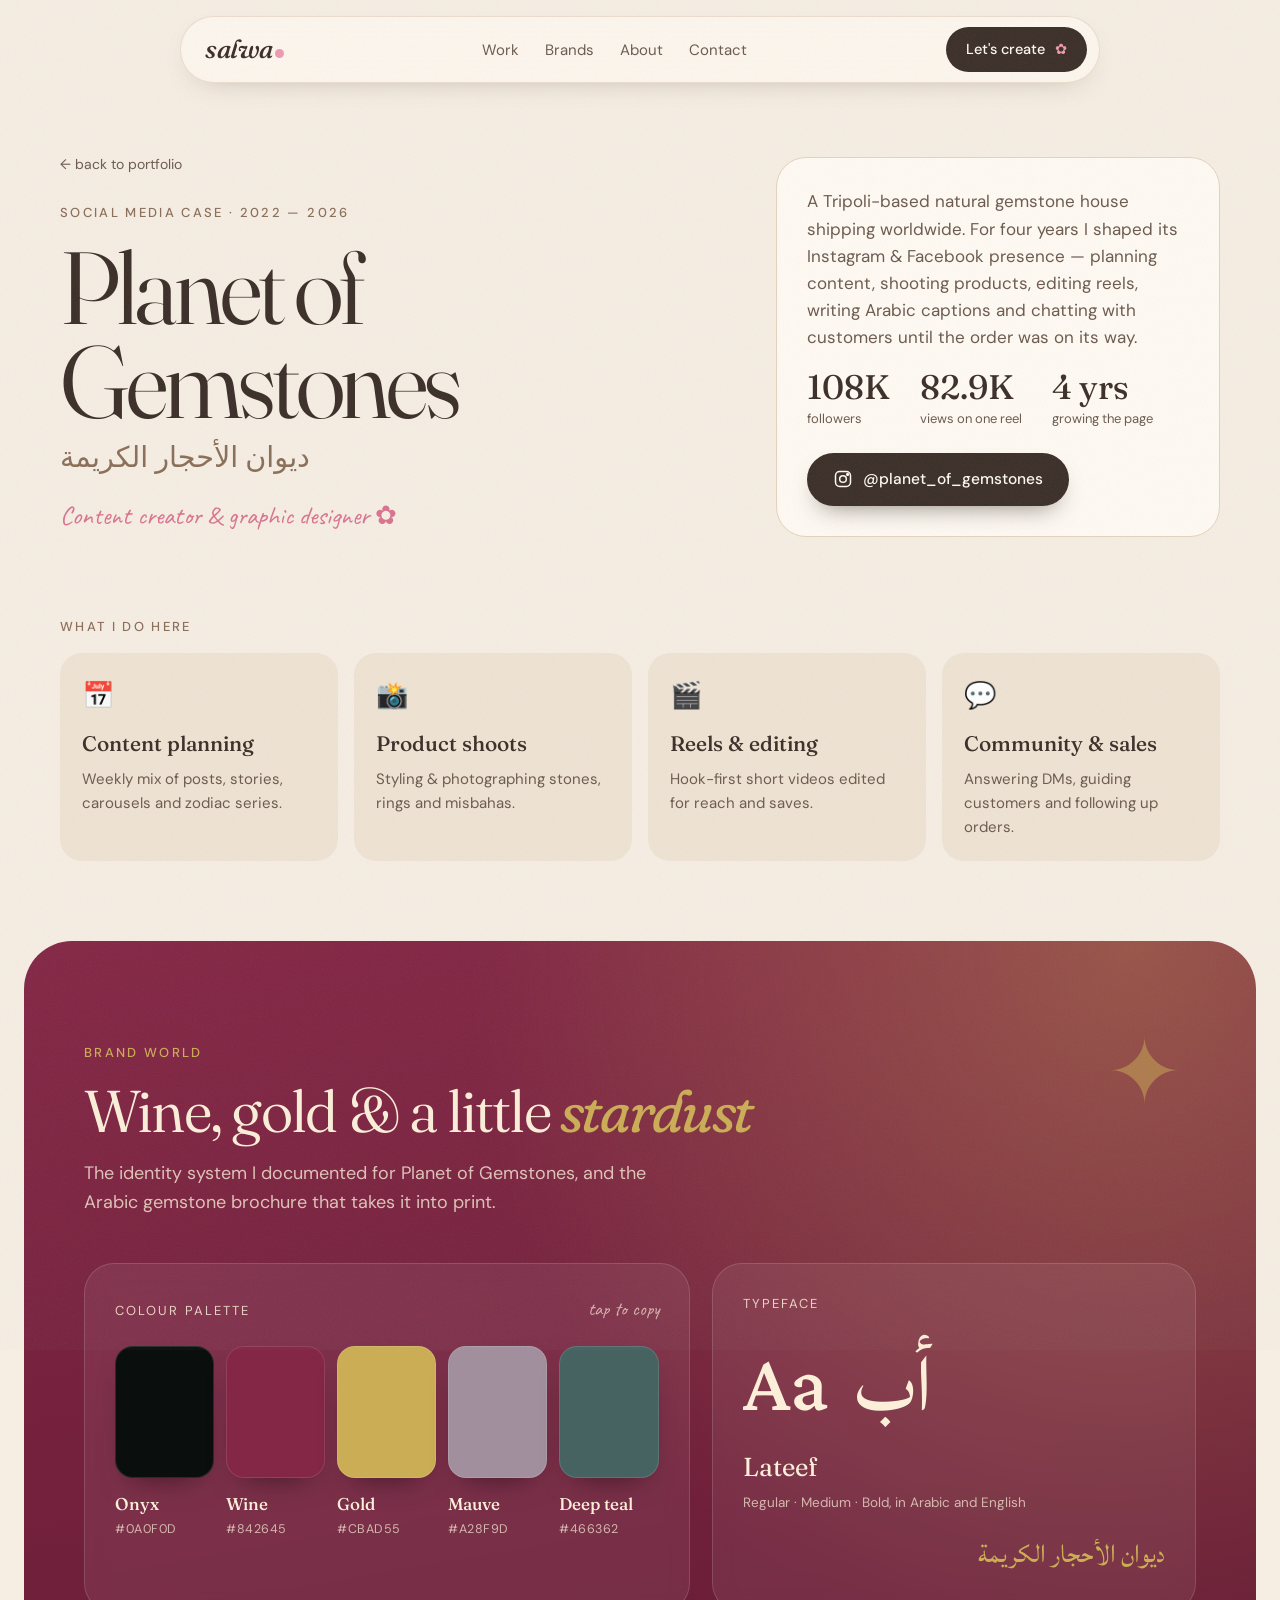
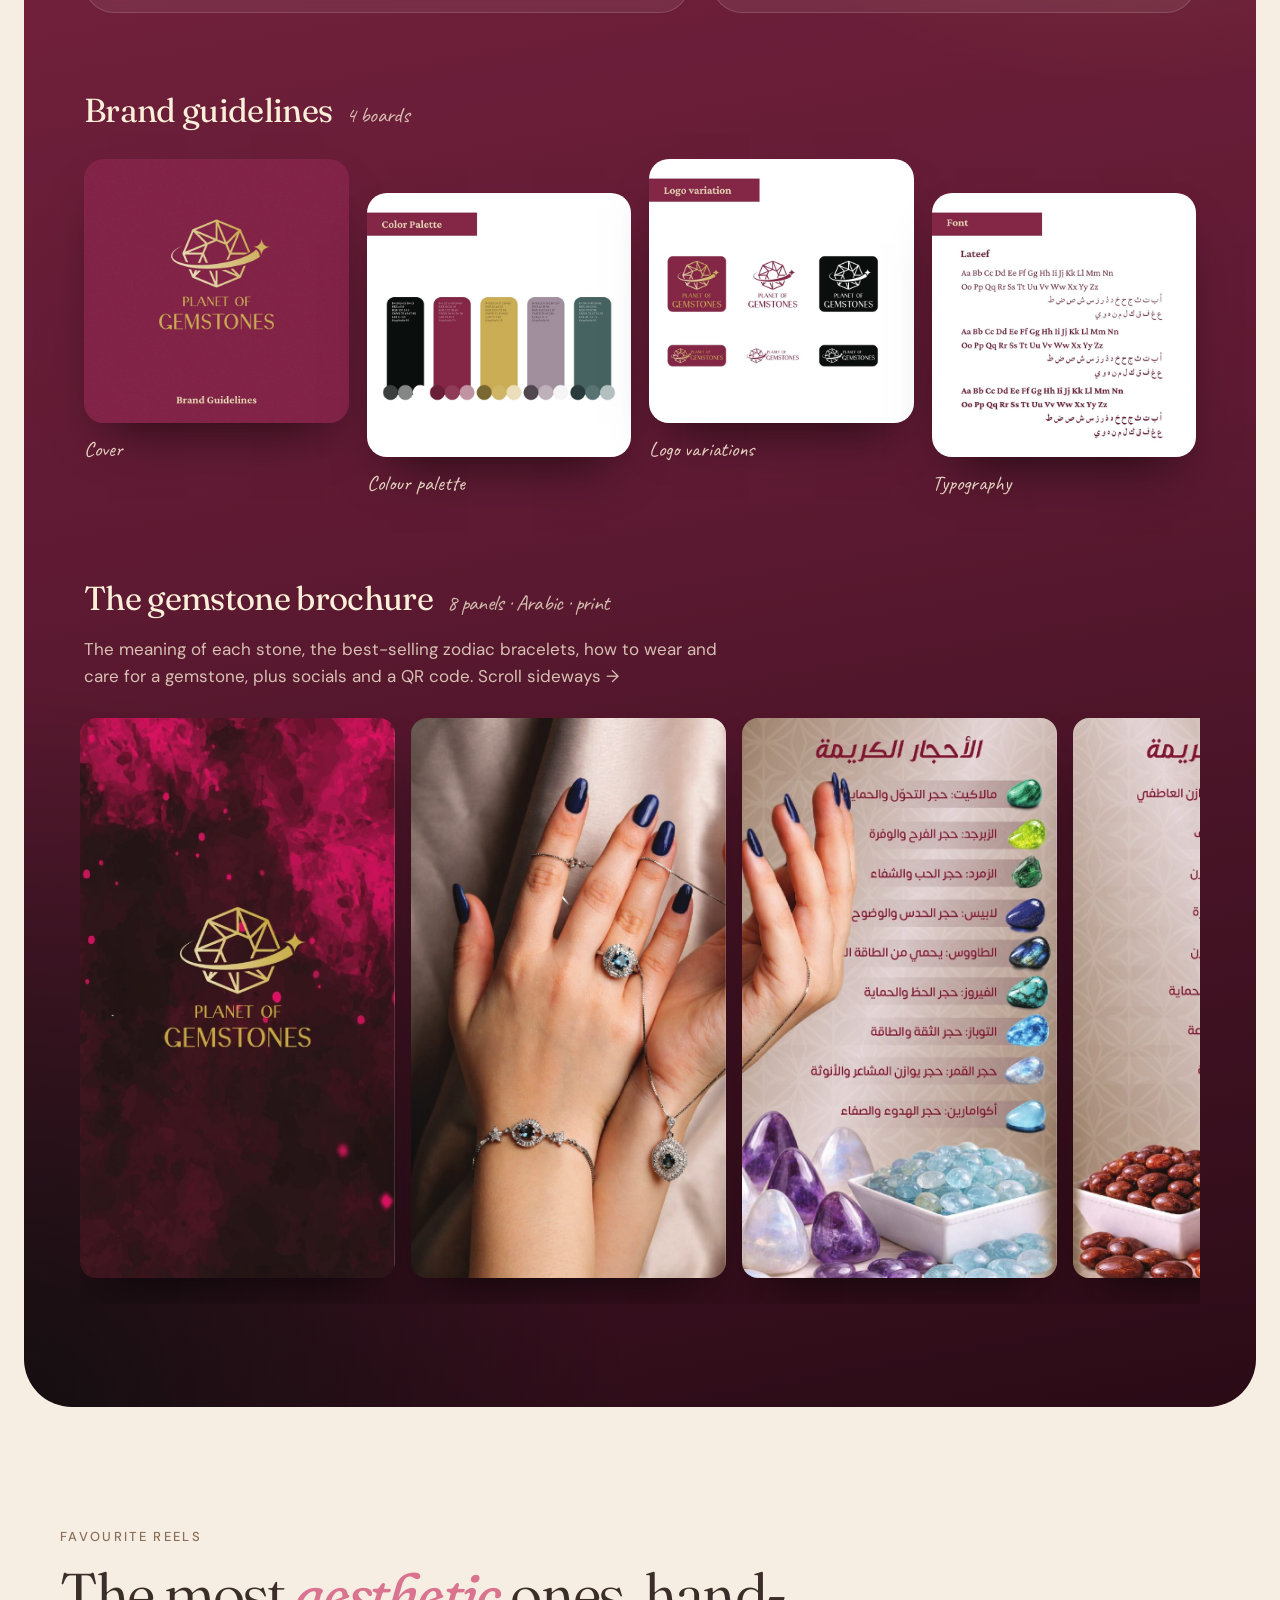
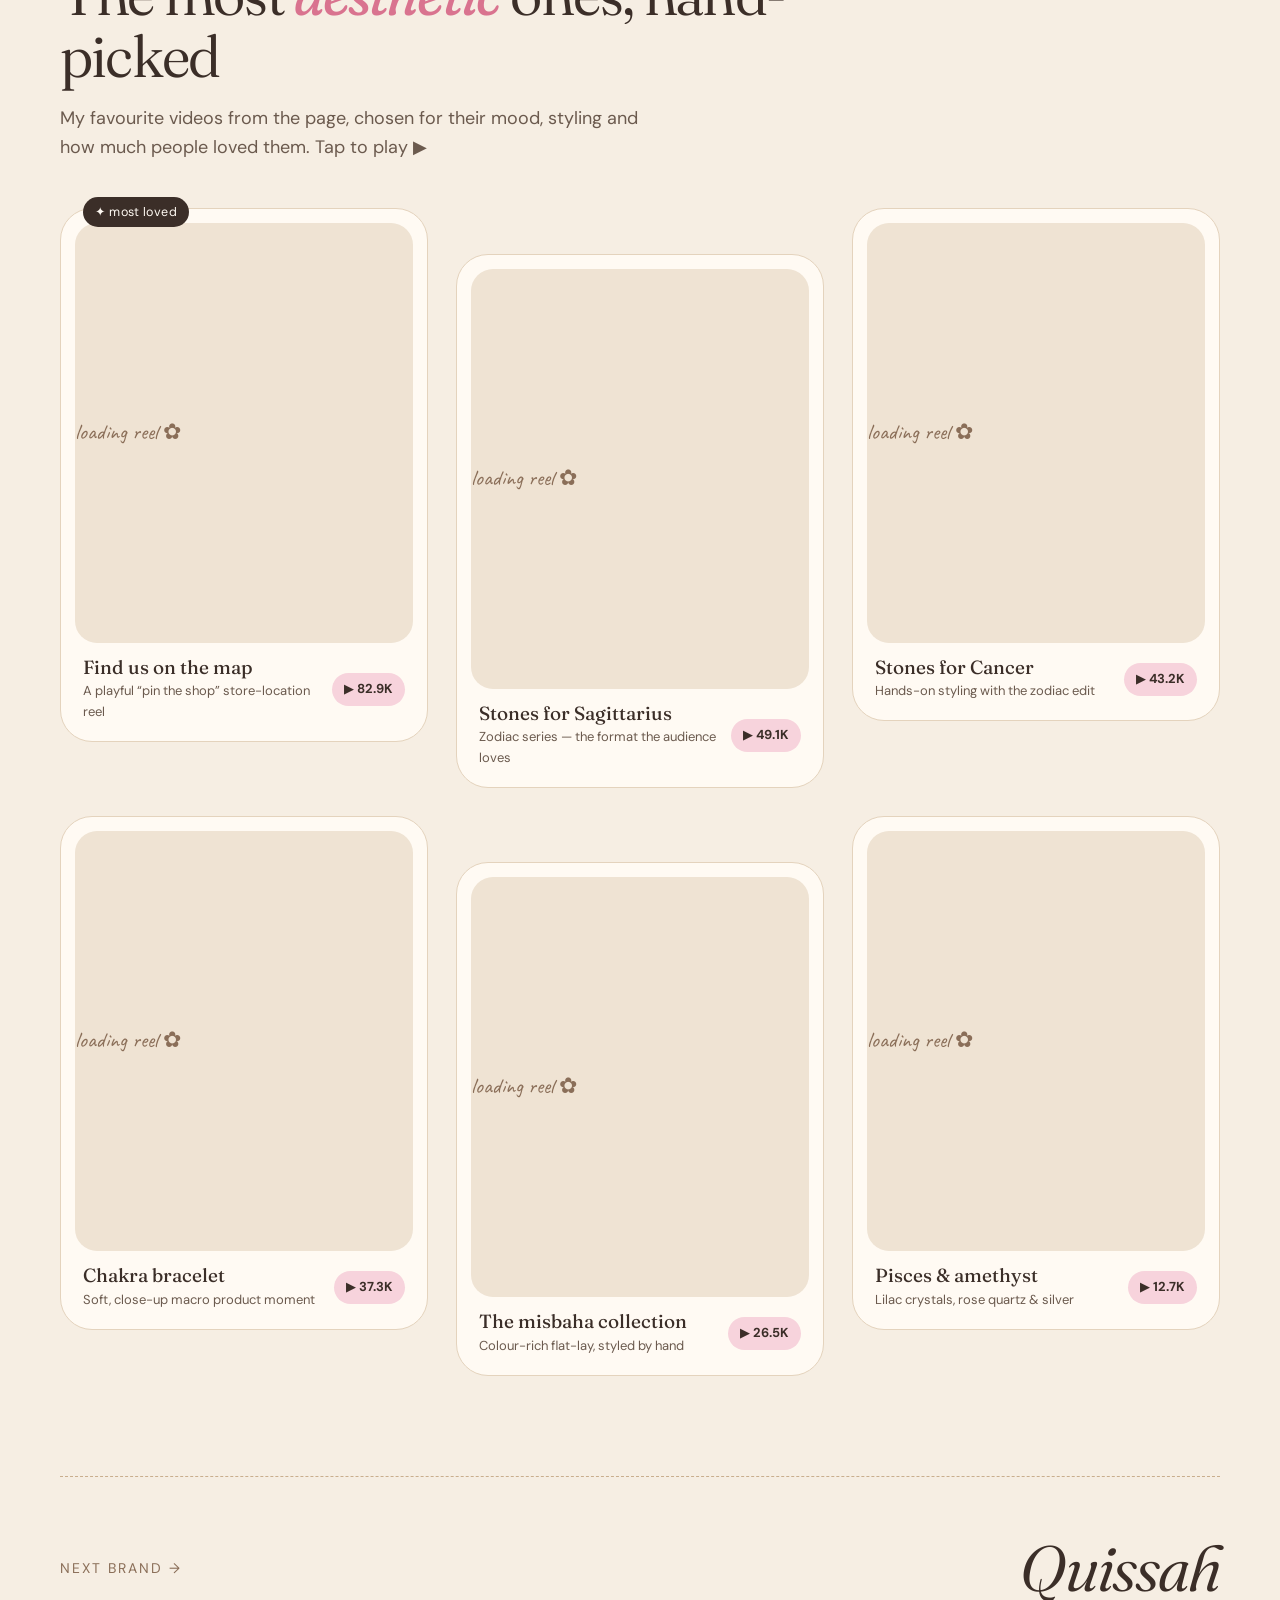
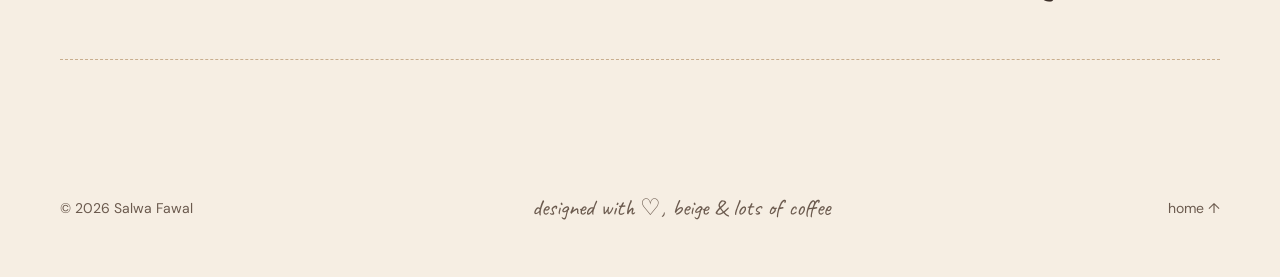
==== commit 5f1d75a2: "Add Quissah brand deck, Planet brand guidelines & gemstone brochure Co-Authored-By: Claude Opus 5.5 " ====
--- a/planet.html
+++ b/planet.html
@@ -10,7 +10,7 @@
   <link rel="icon" href="data:image/svg+xml,<svg xmlns='http://www.w3.org/2000/svg' viewBox='0 0 100 100'><circle cx='50' cy='50' r='46' fill='%23F6EEE3'/><text x='50' y='68' font-size='54' text-anchor='middle' font-family='Georgia' font-style='italic' fill='%233B2E28'>s</text><circle cx='72' cy='66' r='7' fill='%23EE9AB0'/></svg>" />
   <link rel="preconnect" href="https://fonts.googleapis.com" />
   <link rel="preconnect" href="https://fonts.gstatic.com" crossorigin />
-  <link href="https://fonts.googleapis.com/css2?family=Fraunces:ital,opsz,wght,SOFT@0,9..144,300..800,100;1,9..144,300..800,100&family=DM+Sans:opsz,wght@9..40,400;9..40,500;9..40,700&family=Caveat:wght@500;700&display=swap" rel="stylesheet" />
+  <link href="https://fonts.googleapis.com/css2?family=Lateef:wght@400;500;700&family=Fraunces:ital,opsz,wght,SOFT@0,9..144,300..800,100;1,9..144,300..800,100&family=DM+Sans:opsz,wght@9..40,400;9..40,500;9..40,700&family=Caveat:wght@500;700&display=swap" rel="stylesheet" />
   <link rel="stylesheet" href="/style.css" />
 </head>
 <body>
@@ -44,6 +44,58 @@
     <section class="did">
       <p class="kicker reveal">What I do here</p>
       <ul><li class="reveal"><i>📅</i><b>Content planning</b>Weekly mix of posts, stories, carousels and zodiac series.</li><li class="reveal"><i>📸</i><b>Product shoots</b>Styling & photographing stones, rings and misbahas.</li><li class="reveal"><i>🎬</i><b>Reels & editing</b>Hook-first short videos edited for reach and saves.</li><li class="reveal"><i>💬</i><b>Community & sales</b>Answering DMs, guiding customers and following up orders.</li></ul>
+    </section>
+
+
+    <!-- BRAND WORLD -->
+    <section class="world world-planet" id="brand">
+      <div class="world-inner">
+        <div class="section-head">
+          <p class="kicker reveal">Brand world</p>
+          <h2 class="reveal">Wine, gold &amp; a little <em>stardust</em></h2>
+          <p class="lede reveal">The identity system I documented for Planet of Gemstones, and the Arabic gemstone brochure that takes it into print.</p>
+        </div>
+
+        <div class="world-cols">
+          <div class="spec reveal">
+            <p class="spec-label">Colour palette <small>tap to copy</small></p>
+            <div class="swatches">
+              <button class="sw" style="--c:#0A0F0D" data-hex="#0A0F0D"><i></i><b>Onyx</b><span>#0A0F0D</span></button>
+              <button class="sw" style="--c:#842645" data-hex="#842645"><i></i><b>Wine</b><span>#842645</span></button>
+              <button class="sw" style="--c:#CBAD55" data-hex="#CBAD55"><i></i><b>Gold</b><span>#CBAD55</span></button>
+              <button class="sw" style="--c:#A28F9D" data-hex="#A28F9D"><i></i><b>Mauve</b><span>#A28F9D</span></button>
+              <button class="sw" style="--c:#466362" data-hex="#466362"><i></i><b>Deep teal</b><span>#466362</span></button>
+            </div>
+          </div>
+          <div class="spec type reveal">
+            <p class="spec-label">Typeface</p>
+            <div class="specimen lateef"><span class="big">Aa</span><span class="big ar" dir="rtl">أب</span></div>
+            <p class="font-name">Lateef <small>Regular · Medium · Bold, in Arabic and English</small></p>
+            <p class="pangram lateef" dir="rtl">ديوان الأحجار الكريمة</p>
+          </div>
+        </div>
+
+        <h3 class="world-sub reveal">Brand guidelines <span>4 boards</span></h3>
+        <div class="guide-grid">
+          <figure class="reveal"><img class="zoomable" data-group="guide" src="img/pg-guide-1.jpg" alt="Planet of Gemstones guidelines cover" loading="lazy" /><figcaption>Cover</figcaption></figure>
+          <figure class="reveal"><img class="zoomable" data-group="guide" src="img/pg-guide-2.jpg" alt="Colour palette board" loading="lazy" /><figcaption>Colour palette</figcaption></figure>
+          <figure class="reveal"><img class="zoomable" data-group="guide" src="img/pg-guide-3.jpg" alt="Logo variations board" loading="lazy" /><figcaption>Logo variations</figcaption></figure>
+          <figure class="reveal"><img class="zoomable" data-group="guide" src="img/pg-guide-4.jpg" alt="Typography board" loading="lazy" /><figcaption>Typography</figcaption></figure>
+        </div>
+
+        <h3 class="world-sub reveal">The gemstone brochure <span>8 panels · Arabic · print</span></h3>
+        <p class="world-note reveal">The meaning of each stone, the best-selling zodiac bracelets, how to wear and care for a gemstone, plus socials and a QR code. Scroll sideways →</p>
+        <div class="strip reveal" tabindex="0" aria-label="Brochure panels">
+          <img class="zoomable" data-group="sep" src="img/sep-1.jpg" alt="Brochure cover" loading="lazy" />
+          <img class="zoomable" data-group="sep" src="img/sep-2.jpg" alt="Brochure panel 2" loading="lazy" />
+          <img class="zoomable" data-group="sep" src="img/sep-3.jpg" alt="Brochure: gemstone meanings" loading="lazy" />
+          <img class="zoomable" data-group="sep" src="img/sep-4.jpg" alt="Brochure: gemstone meanings" loading="lazy" />
+          <img class="zoomable" data-group="sep" src="img/sep-5.jpg" alt="Brochure panel 5" loading="lazy" />
+          <img class="zoomable" data-group="sep" src="img/sep-6.jpg" alt="Brochure: best sellers" loading="lazy" />
+          <img class="zoomable" data-group="sep" src="img/sep-7.jpg" alt="Brochure: how to wear and care" loading="lazy" />
+          <img class="zoomable" data-group="sep" src="img/sep-8.jpg" alt="Brochure back with socials" loading="lazy" />
+        </div>
+      </div>
     </section>
 
     <section class="reels" id="reels">
@@ -89,6 +141,15 @@
     <p class="handwrite">designed with ♡, beige &amp; lots of coffee</p>
     <a href="/">home ↑</a>
   </footer>
+
+  <div class="zoom" id="zoom" aria-hidden="true" role="dialog" aria-modal="true">
+    <button class="z-close" aria-label="Close">×</button>
+    <button class="z-nav z-prev" aria-label="Previous">‹</button>
+    <img alt="" />
+    <button class="z-nav z-next" aria-label="Next">›</button>
+    <p class="z-count"></p>
+  </div>
+  <div class="toast" id="toast">copied! ♡</div>
   <script src="/brand.js"></script>
 </body>
 </html>
--- a/style.css
+++ b/style.css
@@ -121,7 +121,7 @@
 .chip.active{background:var(--ink);color:var(--cream);border-color:var(--ink)}
 
 /* grid */
-.grid{display:grid;grid-template-columns:repeat(12,1fr);gap:26px}
+.grid{display:grid;grid-template-columns:repeat(12,1fr);gap:26px;grid-auto-flow:dense}
 .card{grid-column:span 4;background:var(--cream);border-radius:var(--r);overflow:hidden;cursor:pointer;position:relative;box-shadow:0 1px 0 rgba(201,174,142,.4);transition:transform .5s cubic-bezier(.3,1.3,.5,1),box-shadow .4s,opacity .4s;transform-style:preserve-3d}
 .card.wide{grid-column:span 8}
 .card.hidden{display:none}
@@ -345,3 +345,113 @@
 
 .what .at a{border-bottom:1.5px solid var(--pink)}
 .what .at a:hover{color:var(--pink-deep)}
+
+/* ===== themed lightbox: each project melts into its own colours ===== */
+.lightbox{background:radial-gradient(circle at 50% 30%,var(--lb-glow,rgba(59,46,40,.4)),rgba(30,22,18,.72) 70%)}
+.lb-inner{--lb-bg:var(--bg);--lb-ink:var(--ink);--lb-soft:var(--ink-soft);--lb-accent:var(--pink-deep);--lb-glow:rgba(0,0,0,.2);
+  background:var(--lb-bg);color:var(--lb-ink);overflow:hidden;isolation:isolate;
+  box-shadow:0 40px 120px -30px var(--lb-glow),0 0 0 1px rgba(255,255,255,.08) inset;transition:transform .5s cubic-bezier(.3,1.3,.5,1),background .4s}
+.lb-inner::before{content:"";position:absolute;inset:-80px -80px auto;height:620px;z-index:-1;background:var(--lb-hero) center/cover;filter:blur(70px) saturate(1.5);opacity:var(--lb-hero-o,.55);
+  -webkit-mask-image:linear-gradient(to bottom,#000 10%,transparent 95%);mask-image:linear-gradient(to bottom,#000 10%,transparent 95%)}
+.lb-inner::after{content:"";position:absolute;inset:0;z-index:-1;pointer-events:none;opacity:.12;mix-blend-mode:overlay;
+  background-image:url("data:image/svg+xml,%3Csvg xmlns='http://www.w3.org/2000/svg' width='160' height='160'%3E%3Cfilter id='n'%3E%3CfeTurbulence type='fractalNoise' baseFrequency='.9' numOctaves='3' stitchTiles='stitch'/%3E%3C/filter%3E%3Crect width='100%25' height='100%25' filter='url(%23n)'/%3E%3C/svg%3E")}
+.lb-head h3{color:var(--lb-ink)}
+.lb-head .kicker{color:var(--lb-accent)}
+.lb-head p:not(.kicker){color:var(--lb-soft)}
+.lb-head .mini span{border-color:color-mix(in srgb,var(--lb-ink) 35%,transparent);color:var(--lb-ink);background:color-mix(in srgb,var(--lb-ink) 8%,transparent);backdrop-filter:blur(6px)}
+.lb-close{background:var(--lb-ink);color:color-mix(in srgb,var(--lb-ink) 10%,#000)}
+.lb-inner.dark .lb-close{color:#1a1214}
+.lb-close:hover{background:var(--lb-accent)}
+.lb-gallery img{background:transparent;border-radius:20px;box-shadow:0 30px 60px -28px var(--lb-glow),0 10px 24px -16px rgba(0,0,0,.45);transition:transform .5s cubic-bezier(.3,1.3,.5,1)}
+.lb-gallery img:hover{transform:translateY(-6px) scale(1.015)}
+.lb-inner.dark .lb-gallery img{box-shadow:0 30px 70px -24px var(--lb-glow),0 0 0 1px rgba(255,255,255,.07)}
+.lb-gallery.four{grid-template-columns:repeat(4,1fr)}
+@media (max-width:720px){.lb-gallery.four{grid-template-columns:repeat(2,1fr)}}
+
+/* ============ BRAND WORLD (guidelines, brochure, deck) ============ */
+.world{margin:40px clamp(10px,2vw,24px);border-radius:48px;position:relative;overflow:hidden;isolation:isolate}
+.world-inner{max-width:1280px;margin:0 auto;padding:clamp(60px,8vw,110px) clamp(22px,5vw,60px)}
+.world-planet{background:radial-gradient(90% 60% at 90% 0%,rgba(203,173,85,.35),transparent 60%),radial-gradient(70% 50% at 0% 100%,rgba(10,15,13,.75),transparent 70%),linear-gradient(170deg,#842645 0%,#5e1a32 55%,#2a0b16 100%);color:#FBEFD9}
+.world-planet .kicker,.world-planet h2 em{color:#CBAD55}
+.world-planet .lede,.world-planet .world-note{color:rgba(251,239,217,.78)}
+.world-planet::before{content:"✦";position:absolute;right:6%;top:60px;font-size:90px;color:#CBAD55;opacity:.5;animation:twinkle 4s ease-in-out infinite}
+.world-quissah{background:radial-gradient(80% 60% at 100% 0%,#EFCCBA 0%,transparent 60%),radial-gradient(70% 60% at 0% 100%,rgba(208,146,142,.45),transparent 70%),linear-gradient(170deg,#FEF1F3 0%,#F8E4E0 100%);color:#4A2A26}
+.world-quissah .kicker,.world-quissah h2 em{color:#B9706B}
+.world-quissah .lede{color:rgba(74,42,38,.78)}
+.world-quissah::before{content:"✧";position:absolute;right:6%;top:60px;font-size:90px;color:#D0928E;opacity:.55;animation:twinkle 4s ease-in-out infinite}
+
+.world-cols{display:grid;grid-template-columns:1.25fr 1fr;gap:22px;margin:10px 0 70px}
+.spec{border-radius:30px;padding:30px;background:rgba(255,255,255,.07);border:1px solid rgba(255,255,255,.14);backdrop-filter:blur(10px)}
+.world-quissah .spec{background:rgba(255,255,255,.55);border-color:rgba(208,146,142,.3)}
+.spec-label{font-size:13px;letter-spacing:.16em;text-transform:uppercase;margin-bottom:22px;opacity:.85;display:flex;justify-content:space-between;align-items:baseline}
+.spec-label small{font-family:var(--hand);font-size:19px;letter-spacing:0;text-transform:none;opacity:.8}
+.swatches{display:grid;grid-template-columns:repeat(5,1fr);gap:12px}
+.swatches.three{grid-template-columns:repeat(3,1fr)}
+.sw{display:flex;flex-direction:column;align-items:flex-start;text-align:left;color:inherit;gap:2px}
+.sw i{display:block;width:100%;aspect-ratio:3/4;border-radius:18px;background:var(--c);margin-bottom:10px;box-shadow:0 14px 30px -16px rgba(0,0,0,.55),0 0 0 1px rgba(255,255,255,.12) inset;transition:transform .45s cubic-bezier(.3,1.7,.5,1)}
+.swatches.three .sw i{aspect-ratio:1/1;border-radius:50%}
+.sw:hover i{transform:translateY(-8px) rotate(-3deg)}
+.sw b{font-family:var(--serif);font-weight:500;font-size:17px}
+.sw span{font-size:12.5px;opacity:.7;font-variant-numeric:tabular-nums;letter-spacing:.04em}
+.specimen{display:flex;gap:26px;align-items:baseline;line-height:1}
+.specimen .big{font-size:clamp(70px,8vw,112px)}
+.lateef{font-family:"Lateef",serif}
+.font-name{font-family:var(--serif);font-size:26px;margin-top:8px}
+.font-name small{display:block;font-family:var(--sans);font-size:13.5px;opacity:.7;margin-top:4px}
+.pangram{font-size:34px;white-space:nowrap;margin-top:14px;color:#CBAD55}
+.type-list{display:grid;gap:14px}
+.type-list div{display:flex;justify-content:space-between;align-items:baseline;gap:12px;border-bottom:1px dashed rgba(185,112,107,.35);padding-bottom:12px}
+.type-list div:last-child{border:0;padding:0}
+.type-list small{font-size:12.5px;opacity:.7;white-space:nowrap}
+.qa{font-family:"Cormorant Garamond",serif;font-style:italic;font-size:34px;color:#B9706B}
+.sch{font-family:"Scheherazade New",serif;font-size:30px}
+.mont{font-family:"Montserrat",sans-serif;font-size:22px;font-weight:600;letter-spacing:.06em}
+.alex{font-family:"Alexandria",sans-serif;font-size:24px}
+
+.world-sub{font-family:var(--serif);font-weight:400;font-size:clamp(26px,2.6vw,36px);letter-spacing:-.02em;margin:0 0 22px;display:flex;align-items:baseline;gap:14px;flex-wrap:wrap}
+.world-sub span{font-family:var(--hand);font-size:22px;opacity:.75}
+.world-note{margin:-10px 0 22px;max-width:640px}
+.guide-grid{display:grid;grid-template-columns:repeat(4,1fr);gap:18px;margin-bottom:70px}
+.guide-grid figure,.slide{margin:0}
+.guide-grid img{width:100%;border-radius:20px;cursor:zoom-in;box-shadow:0 26px 50px -24px rgba(0,0,0,.7);transition:transform .5s cubic-bezier(.3,1.3,.5,1)}
+.guide-grid figure:nth-child(even){margin-top:34px}
+.guide-grid img:hover{transform:translateY(-8px) rotate(-1deg) scale(1.02)}
+.guide-grid figcaption{font-family:var(--hand);font-size:21px;margin-top:10px;opacity:.85}
+
+.strip{display:flex;gap:16px;overflow-x:auto;scroll-snap-type:x mandatory;padding:6px 4px 26px;margin:0 -4px;scrollbar-width:thin;scrollbar-color:#CBAD55 transparent;cursor:grab}
+.strip img{flex:0 0 auto;height:min(560px,70vh);width:auto;border-radius:16px;scroll-snap-align:start;cursor:zoom-in;box-shadow:0 26px 50px -24px rgba(0,0,0,.75);transition:transform .45s cubic-bezier(.3,1.3,.5,1)}
+.strip img:hover{transform:translateY(-8px)}
+.strip.dragging{cursor:grabbing;scroll-snap-type:none}
+
+.deck{display:grid;gap:clamp(30px,5vw,60px)}
+.slide{position:relative;display:grid;grid-template-columns:1fr;gap:16px}
+.slide img{width:100%;border-radius:26px;cursor:zoom-in;box-shadow:0 40px 80px -40px rgba(120,60,55,.55),0 0 0 1px rgba(208,146,142,.25);transition:transform .6s cubic-bezier(.3,1.2,.5,1)}
+.slide:nth-child(odd) img{transform:rotate(-.6deg)}
+.slide:nth-child(even) img{transform:rotate(.6deg)}
+.slide img:hover{transform:rotate(0) scale(1.01)}
+.slide-no{position:absolute;top:-22px;left:24px;z-index:2;font-family:var(--serif);font-style:italic;font-size:46px;color:#B9706B;background:#FEF1F3;border-radius:999px;padding:0 18px;line-height:1.3;box-shadow:0 10px 24px -14px rgba(185,112,107,.7)}
+.slide figcaption{display:flex;gap:12px;align-items:baseline;flex-wrap:wrap;font-size:15px;color:rgba(74,42,38,.72);padding-left:6px}
+.slide figcaption b{font-family:var(--serif);font-weight:500;font-size:22px;color:#4A2A26}
+
+/* zoom viewer */
+.zoom{position:fixed;inset:0;z-index:180;display:grid;place-items:center;background:rgba(24,14,14,.88);backdrop-filter:blur(12px);opacity:0;pointer-events:none;transition:opacity .3s;padding:4vh 70px}
+.zoom.open{opacity:1;pointer-events:auto}
+.zoom img{max-width:100%;max-height:88vh;border-radius:16px;box-shadow:0 40px 100px -30px rgba(0,0,0,.8);transform:scale(.96);transition:transform .45s cubic-bezier(.3,1.3,.5,1)}
+.zoom.open img{transform:none}
+.z-close,.z-nav{position:absolute;width:52px;height:52px;border-radius:50%;background:var(--cream);color:var(--ink);font-size:30px;line-height:1;display:grid;place-items:center;transition:transform .3s,background .3s}
+.z-close{top:20px;right:20px}
+.z-close:hover{transform:rotate(90deg);background:var(--pink)}
+.z-prev{left:14px}.z-next{right:14px}
+.z-nav:hover{background:var(--pink);transform:scale(1.08)}
+.z-count{position:absolute;bottom:18px;left:0;right:0;text-align:center;color:var(--cream);font-family:var(--hand);font-size:22px}
+
+@media (max-width:1000px){.world-cols{grid-template-columns:1fr}.guide-grid{grid-template-columns:repeat(2,1fr)}}
+@media (max-width:640px){
+  .world{border-radius:32px;margin:30px 8px}
+  .swatches{grid-template-columns:repeat(3,1fr)}
+  .guide-grid figure:nth-child(even){margin-top:0}
+  .strip img{height:440px}
+  .zoom{padding:60px 10px}
+  .z-nav{top:auto;bottom:16px;width:46px;height:46px}
+  .z-prev{left:18px}.z-next{right:18px}
+}
